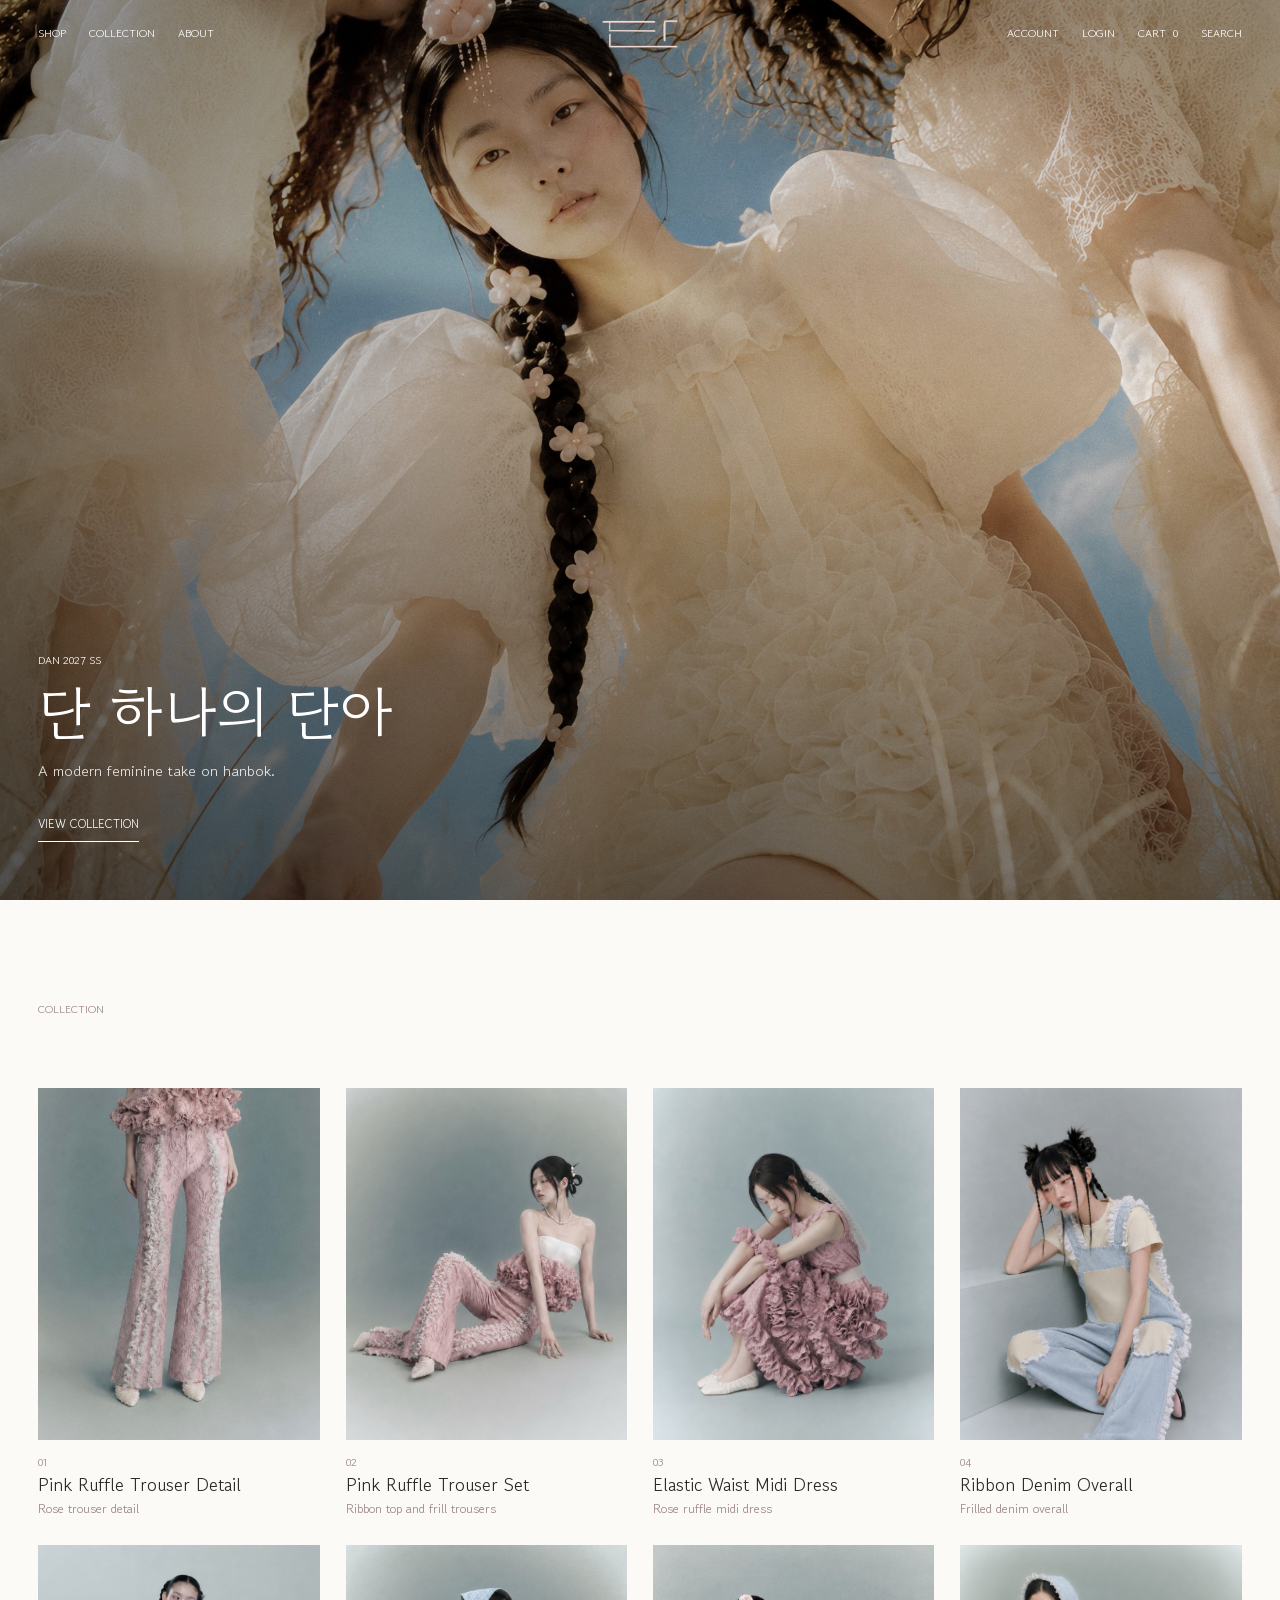
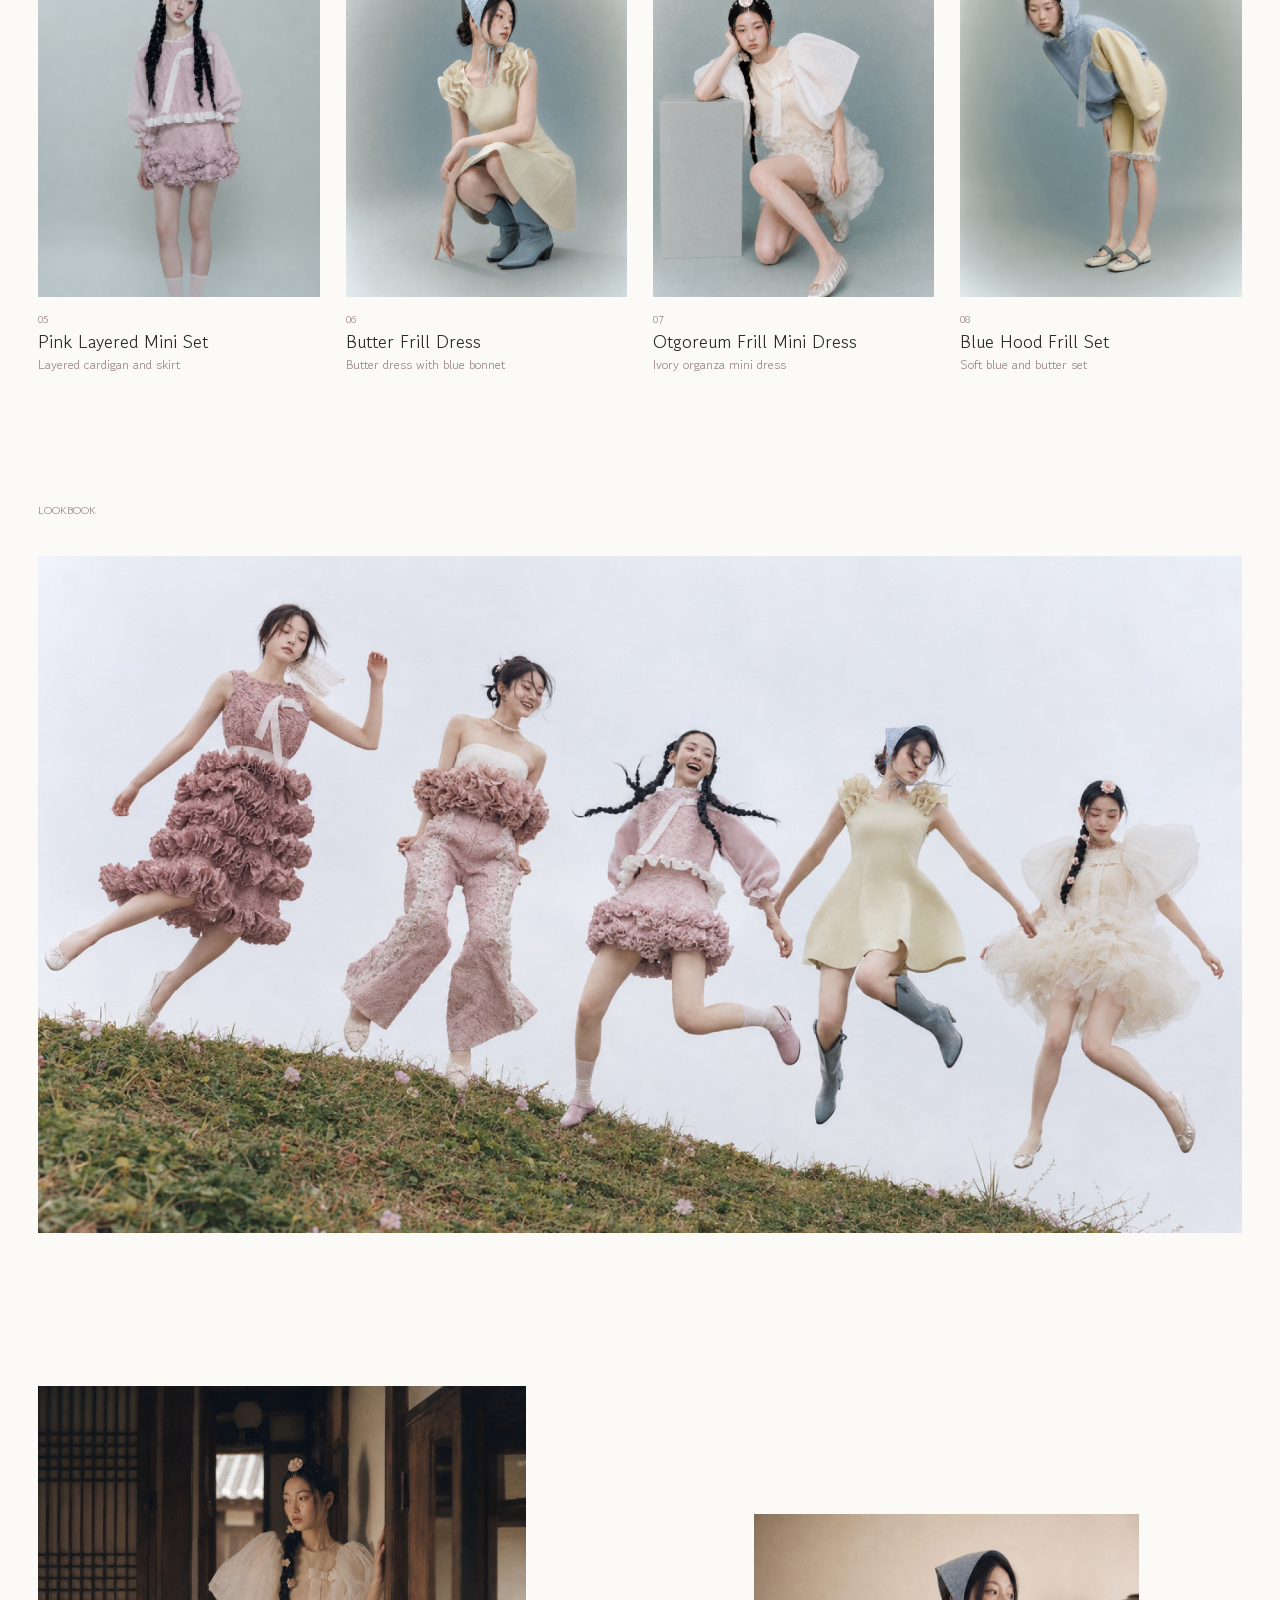
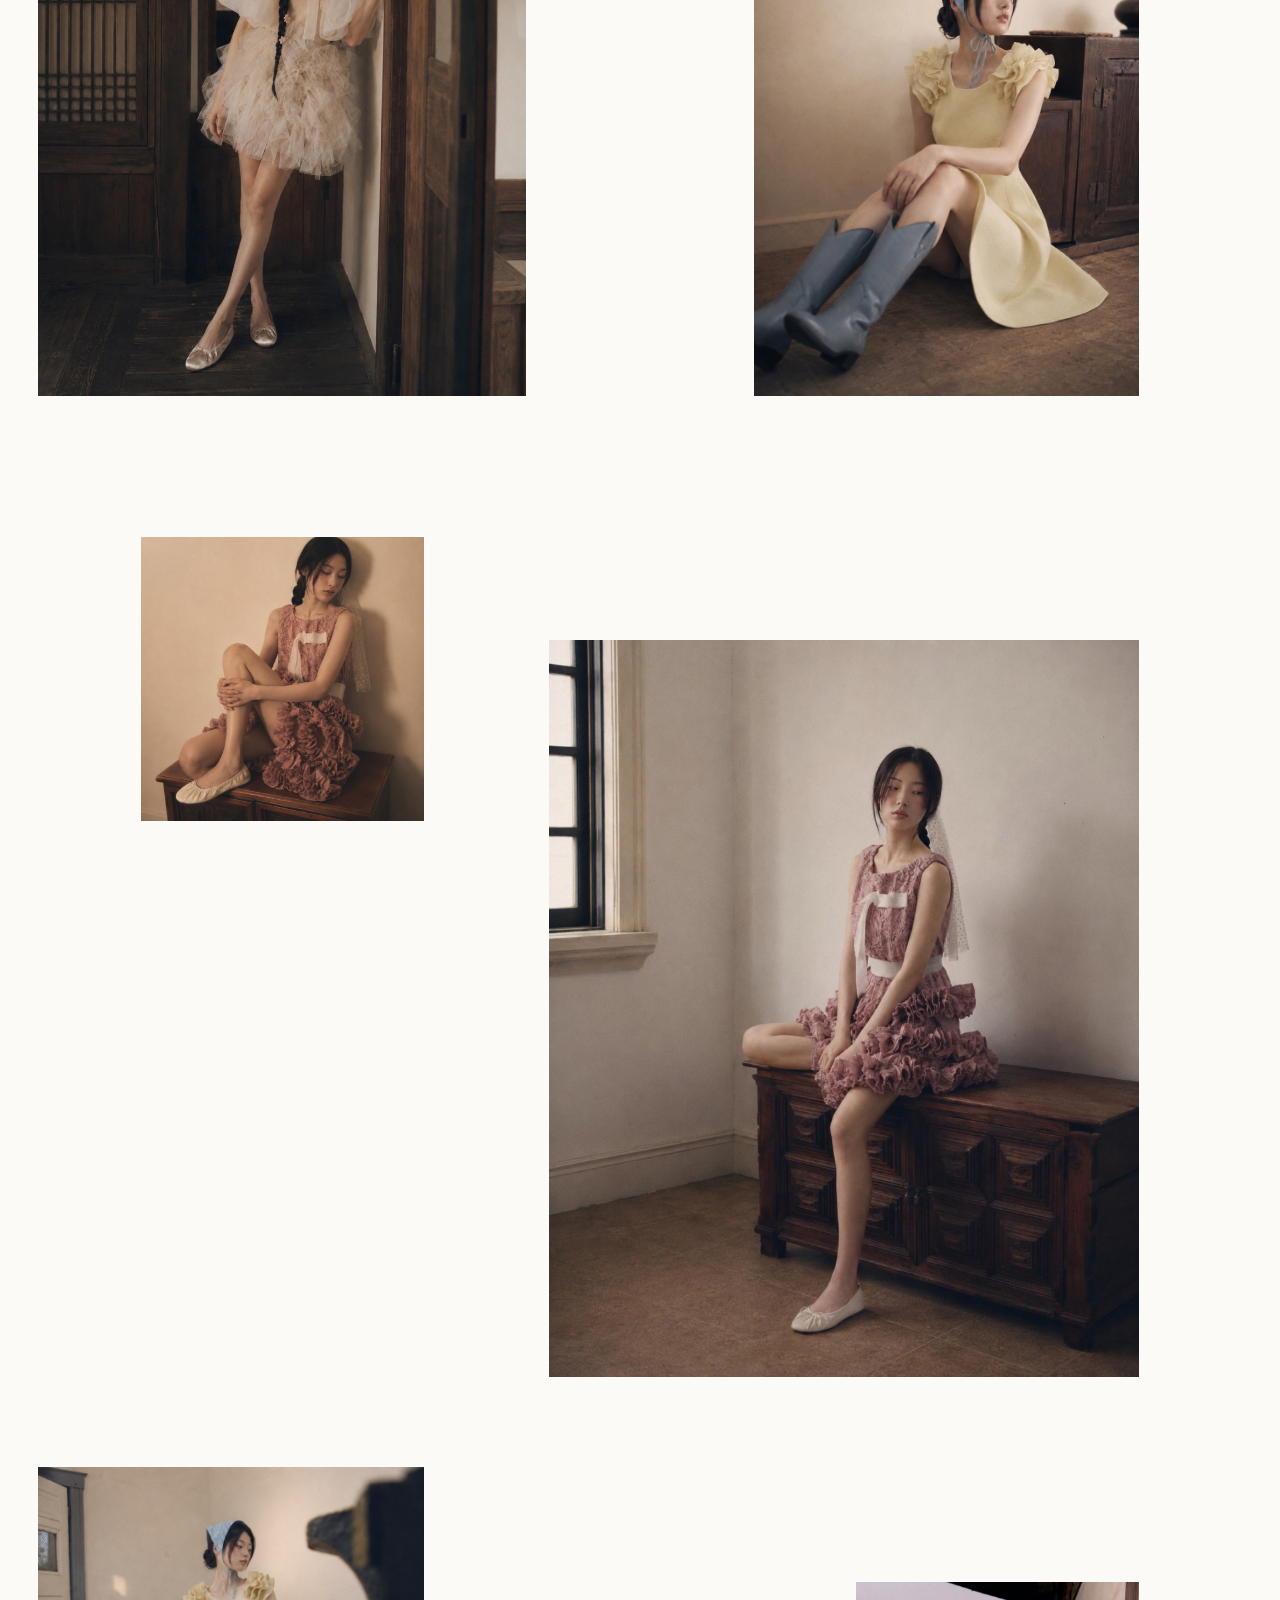
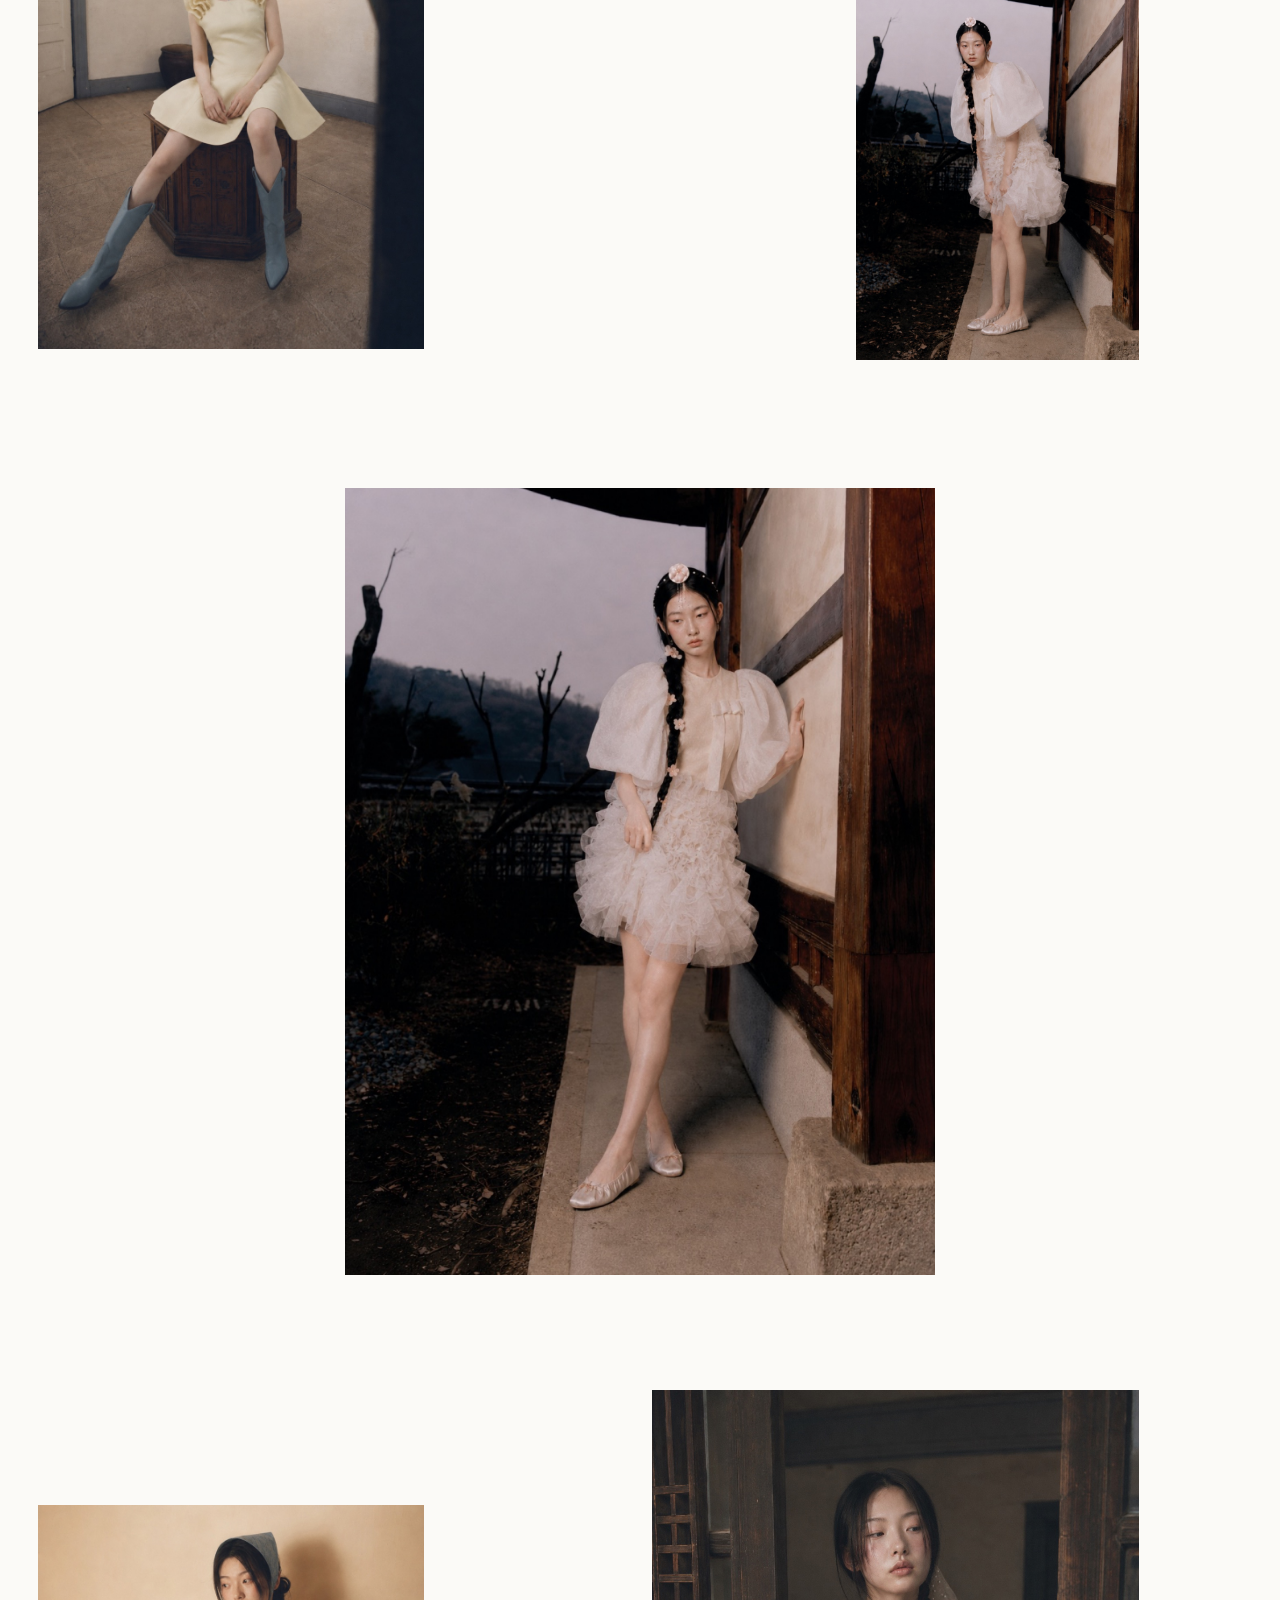
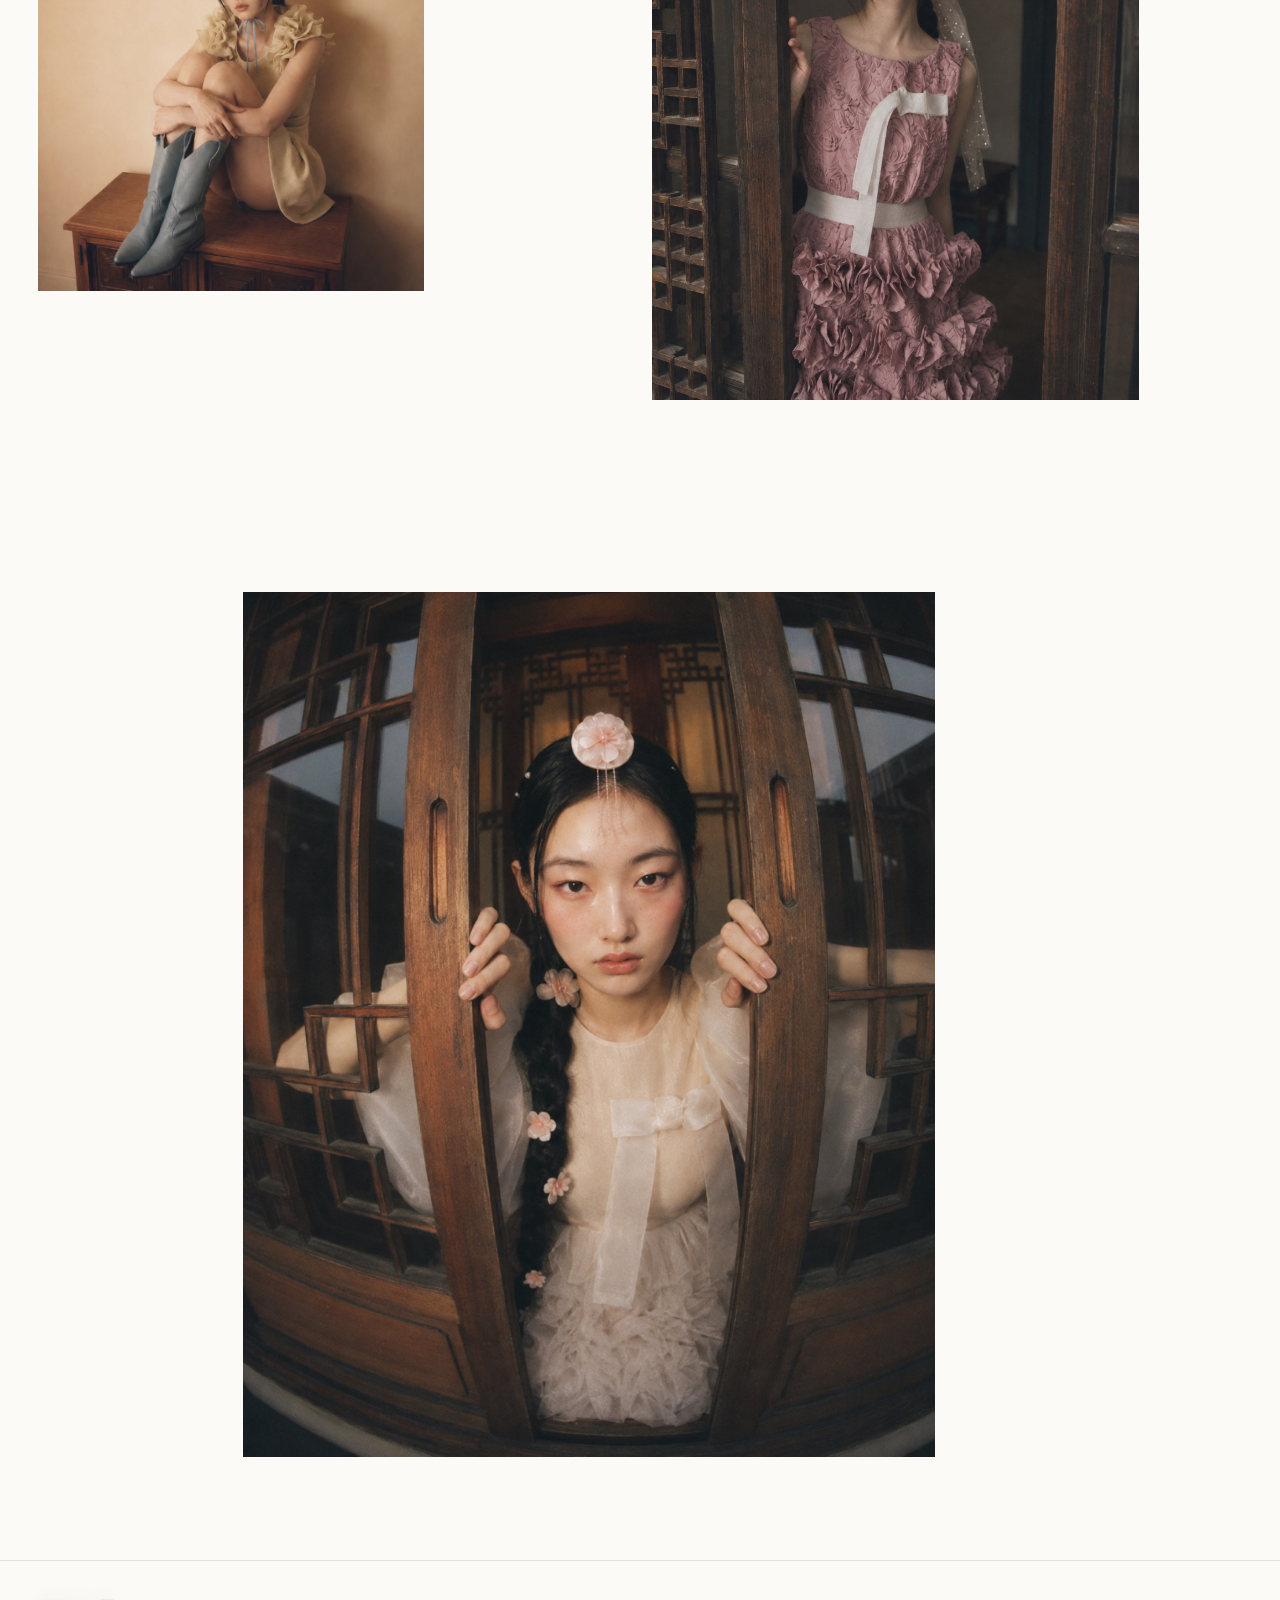
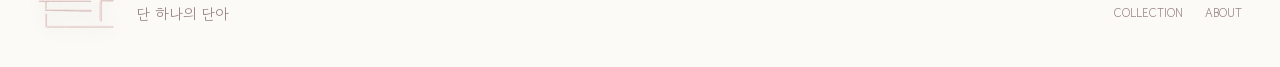
==== index.html @ bcf80090 "Initial commit." ====
<!doctype html>
<html lang="ko">
  <head>
    <meta charset="utf-8" />
    <meta name="viewport" content="width=device-width, initial-scale=1" />
    <meta name="description" content="DAN, 단 하나의 단아. 한복의 선을 현대 여성복으로 옮긴 브랜드." />
    <title>DAN | 단 하나의 단아</title>
    <link rel="preconnect" href="https://fonts.googleapis.com" />
    <link rel="preconnect" href="https://fonts.gstatic.com" crossorigin />
    <link href="https://fonts.googleapis.com/css2?family=Gowun+Dodum&display=swap" rel="stylesheet" />
    <link rel="stylesheet" href="styles.css" />
  </head>
  <body>
    <a class="skip-link" href="#main">본문으로 이동</a>

    <header class="site-header" data-header>
      <nav class="nav" aria-label="Primary navigation">
        <button class="nav-toggle" type="button" data-menu-toggle aria-expanded="false" aria-controls="menu-panel">
          <span></span>
          <span></span>
          <span class="sr-only">메뉴 열기</span>
        </button>

        <div class="nav-links" aria-label="Main sections">
          <a href="#collection">Shop</a>
          <a href="#collection">Collection</a>
          <a href="#about">About</a>
        </div>

        <a class="brand-mark" href="index.html#home" aria-label="DAN homepage">
          <img class="brand-logo" src="assets/dan-logo.png" alt="DAN" />
        </a>

        <div class="nav-actions" aria-label="Member links">
          <a href="#account">Account</a>
          <a href="#login">Login</a>
          <button class="bag-button" type="button" data-bag-button>Cart <span data-bag-count>0</span></button>
          <a href="#search">Search</a>
        </div>
      </nav>
    </header>

    <aside class="menu-panel" id="menu-panel" data-menu-panel aria-hidden="true">
      <div class="menu-panel__inner">
        <button class="menu-close" type="button" data-menu-toggle aria-label="메뉴 닫기">Close</button>
        <a href="#collection" data-menu-link>Shop</a>
        <a href="#collection" data-menu-link>Collection</a>
        <a href="#about" data-menu-link>About</a>
      </div>
    </aside>

    <main id="main">
      <section class="hero" id="home" aria-label="DAN campaign">
        <img src="assets/dan-main-hero.jpeg" alt="아이보리 오간자 드레스를 입은 DAN 캠페인 모델들" />
        <div class="hero__shade" aria-hidden="true"></div>
        <div class="hero__content">
          <p class="eyebrow">DAN 2027 SS</p>
          <h1>단 하나의 단아</h1>
          <p class="hero__subcopy">A modern feminine take on hanbok.</p>
          <a class="text-link text-link--light" href="#collection">View Collection</a>
        </div>
      </section>

      <section class="collection-preview" id="collection" aria-label="DAN collection">
        <div class="collection-heading">
          <p class="eyebrow">Collection</p>
        </div>

        <div class="collection-grid">
          <a class="collection-card" href="product.html?id=pink-trouser-detail">
            <figure>
              <img src="assets/dan-product-01.jpeg" alt="핑크 러플 팬츠 디테일" />
            </figure>
            <div class="collection-card__text">
              <span>01</span>
              <h3>Pink Ruffle Trouser Detail</h3>
              <p>Rose trouser detail</p>
            </div>
          </a>

          <a class="collection-card" href="product.html?id=pink-trouser-set">
            <figure>
              <img src="assets/dan-product-02.jpeg" alt="핑크 러플 팬츠 세트를 입고 앉은 모델" />
            </figure>
            <div class="collection-card__text">
              <span>02</span>
              <h3>Pink Ruffle Trouser Set</h3>
              <p>Ribbon top and frill trousers</p>
            </div>
          </a>

          <a class="collection-card" href="product.html?id=elastic-midi-dress">
            <figure>
              <img src="assets/dan-product-03.jpeg" alt="핑크 러플 미디 드레스를 입고 앉은 모델" />
            </figure>
            <div class="collection-card__text">
              <span>03</span>
              <h3>Elastic Waist Midi Dress</h3>
              <p>Rose ruffle midi dress</p>
            </div>
          </a>

          <a class="collection-card" href="product.html?id=ribbon-denim-overall">
            <figure>
              <img src="assets/dan-product-04.jpeg" alt="리본 장식 데님 오버롤을 입은 모델" />
            </figure>
            <div class="collection-card__text">
              <span>04</span>
              <h3>Ribbon Denim Overall</h3>
              <p>Frilled denim overall</p>
            </div>
          </a>

          <a class="collection-card" href="product.html?id=pink-layered-mini-set">
            <figure>
              <img src="assets/dan-product-05.jpeg" alt="핑크 레이어드 미니 세트를 입은 모델" />
            </figure>
            <div class="collection-card__text">
              <span>05</span>
              <h3>Pink Layered Mini Set</h3>
              <p>Layered cardigan and skirt</p>
            </div>
          </a>

          <a class="collection-card" href="product.html?id=butter-frill-dress">
            <figure>
              <img src="assets/dan-product-06.jpeg" alt="버터 컬러 프릴 드레스를 입은 모델" />
            </figure>
            <div class="collection-card__text">
              <span>06</span>
              <h3>Butter Frill Dress</h3>
              <p>Butter dress with blue bonnet</p>
            </div>
          </a>

          <a class="collection-card" href="product.html?id=frill-mini-dress">
            <figure>
              <img src="assets/dan-product-07.jpeg" alt="아이보리 프릴 미니 드레스를 입은 모델" />
            </figure>
            <div class="collection-card__text">
              <span>07</span>
              <h3>Otgoreum Frill Mini Dress</h3>
              <p>Ivory organza mini dress</p>
            </div>
          </a>

          <a class="collection-card" href="product.html?id=blue-hood-set">
            <figure>
              <img src="assets/dan-product-08.jpeg" alt="하늘색 후드 상의와 크림 팬츠를 입은 모델" />
            </figure>
            <div class="collection-card__text">
              <span>08</span>
              <h3>Blue Hood Frill Set</h3>
              <p>Soft blue and butter set</p>
            </div>
          </a>
        </div>

        <section class="lookbook-gallery" id="lookbook" aria-label="DAN lookbook">
          <p class="eyebrow">Lookbook</p>
          <div class="lookbook-grid">
            <figure class="lookbook-card lookbook-card--wide">
              <img src="assets/dan-lookbook-03.jpeg" alt="DAN 2027 SS 룩북 단체 점프 컷" />
            </figure>
            <figure class="lookbook-card lookbook-card--feature-left">
              <img src="assets/dan-lookbook-05.jpeg" alt="한옥 복도에서 아이보리 프릴 미니 드레스를 입은 모델" />
            </figure>
            <figure class="lookbook-card lookbook-card--float-right">
              <img src="assets/dan-lookbook-04.jpeg" alt="버터 컬러 프릴 드레스와 하늘색 보닛을 착용한 모델" />
            </figure>
            <figure class="lookbook-card lookbook-card--small-left">
              <img src="assets/dan-lookbook-06.jpeg" alt="핑크 러플 드레스를 입고 앉아 있는 모델" />
            </figure>
            <figure class="lookbook-card lookbook-card--large-right">
              <img src="assets/dan-lookbook-08.jpeg" alt="핑크 러플 드레스를 입고 나무 가구 위에 앉은 모델" />
            </figure>
            <figure class="lookbook-card lookbook-card--center-piece">
              <img src="assets/dan-lookbook-09.jpeg" alt="버터 컬러 드레스를 입고 앉은 모델" />
            </figure>
            <figure class="lookbook-card lookbook-card--slim-right">
              <img src="assets/dan-lookbook-01.jpeg" alt="한옥 외부에서 아이보리 프릴 미니 드레스를 입은 모델" />
            </figure>
            <figure class="lookbook-card lookbook-card--solo">
              <img src="assets/dan-lookbook-02.jpeg" alt="한옥 외부에서 아이보리 프릴 미니 드레스를 입고 선 모델" />
            </figure>
            <figure class="lookbook-card lookbook-card--low-left">
              <img src="assets/dan-lookbook-07.jpeg" alt="버터 컬러 드레스와 하늘색 부츠를 착용하고 앉은 모델" />
            </figure>
            <figure class="lookbook-card lookbook-card--door-right">
              <img src="assets/dan-lookbook-10.jpeg" alt="목재 문 사이로 보이는 핑크 러플 드레스 모델" />
            </figure>
            <figure class="lookbook-card lookbook-card--closing">
              <img src="assets/dan-lookbook-11.jpeg" alt="목재 문 사이에서 아이보리 프릴 미니 드레스를 입은 모델 클로즈업" />
            </figure>
          </div>
        </section>
      </section>

      <section id="about" aria-label="About DAN"></section>
    </main>

    <footer class="site-footer">
      <a class="brand-mark" href="index.html#home">
        <img class="brand-logo" src="assets/dan-logo.png" alt="DAN" />
      </a>
      <p>단 하나의 단아</p>
      <div>
        <a href="#collection">Collection</a>
        <a href="#about">About</a>
      </div>
    </footer>

    <div class="toast" data-toast role="status" aria-live="polite"></div>

    <script src="script.js"></script>
  </body>
</html>
---- styles.css ----
:root {
  --paper: #fbfaf7;
  --white: #ffffff;
  --ink: #2b2725;
  --muted: #9a8583;
  --soft: #ead6d4;
  --mist: #dce8e6;
  --line: #eadfdd;
  --shadow: 0 18px 50px rgba(46, 37, 35, 0.1);
  --gutter: clamp(18px, 3vw, 52px);
  --font: "Gowun Dodum", ui-sans-serif, system-ui, -apple-system, BlinkMacSystemFont, "Segoe UI", sans-serif;
}

* {
  box-sizing: border-box;
}

html {
  scroll-behavior: smooth;
}

body {
  margin: 0;
  color: var(--ink);
  background: var(--paper);
  font-family: var(--font);
  font-size: 15px;
  line-height: 1.55;
}

body.menu-open {
  overflow: hidden;
}

img {
  display: block;
  width: 100%;
  height: 100%;
  object-fit: cover;
}

a {
  color: inherit;
  text-decoration: none;
}

button,
input,
select {
  font: inherit;
}

button {
  color: inherit;
}

.skip-link {
  position: fixed;
  top: 12px;
  left: 12px;
  z-index: 30;
  transform: translateY(-160%);
  padding: 10px 14px;
  color: var(--ink);
  background: var(--white);
  border: 1px solid var(--ink);
}

.skip-link:focus {
  transform: translateY(0);
}

.sr-only {
  position: absolute;
  width: 1px;
  height: 1px;
  padding: 0;
  margin: -1px;
  overflow: hidden;
  clip: rect(0, 0, 0, 0);
  white-space: nowrap;
  border: 0;
}

.site-header {
  position: fixed;
  inset: 0 0 auto;
  z-index: 20;
  color: var(--white);
  transition: color 220ms ease, background 220ms ease, border-color 220ms ease;
}

.product-page .site-header,
.site-header.is-scrolled,
.site-header.is-open {
  color: var(--muted);
  background: rgba(251, 250, 247, 0.94);
  border-bottom: 1px solid rgba(234, 223, 221, 0.86);
  backdrop-filter: blur(16px);
}

.nav {
  min-height: 68px;
  display: grid;
  grid-template-columns: 1fr auto 1fr;
  align-items: center;
  gap: 18px;
  padding: 0 var(--gutter);
}

.nav-links,
.nav-actions {
  display: flex;
  align-items: center;
  gap: clamp(12px, 1.8vw, 24px);
  font-size: 11px;
  text-transform: uppercase;
}

.nav-actions {
  justify-content: flex-end;
}

.brand-mark {
  width: clamp(58px, 6vw, 86px);
  min-height: 38px;
  display: inline-flex;
  align-items: center;
  justify-content: center;
}

.brand-logo {
  width: 100%;
  height: auto;
  object-fit: contain;
  filter: drop-shadow(0 1px 8px rgba(0, 0, 0, 0.12));
}

.nav-toggle,
.bag-button,
.menu-close,
.sold-button {
  border: 0;
  background: transparent;
  cursor: pointer;
}

.nav-toggle {
  display: none;
  position: relative;
  width: 42px;
  height: 42px;
  padding: 0;
}

.nav-toggle span:not(.sr-only) {
  position: absolute;
  left: 8px;
  width: 26px;
  height: 1px;
  background: currentColor;
  transition: transform 180ms ease, top 180ms ease;
}

.nav-toggle span:first-child {
  top: 17px;
}

.nav-toggle span:nth-child(2) {
  top: 25px;
}

.nav-toggle[aria-expanded="true"] span:first-child {
  top: 21px;
  transform: rotate(32deg);
}

.nav-toggle[aria-expanded="true"] span:nth-child(2) {
  top: 21px;
  transform: rotate(-32deg);
}

.bag-button {
  padding: 0;
  color: inherit;
  font-size: 11px;
  text-transform: uppercase;
}

.bag-button span {
  margin-left: 4px;
}

.menu-panel {
  position: fixed;
  inset: 0;
  z-index: 19;
  display: grid;
  place-items: center;
  background: rgba(251, 250, 247, 0.97);
  opacity: 0;
  pointer-events: none;
  transition: opacity 220ms ease;
}

.menu-panel.is-open {
  opacity: 1;
  pointer-events: auto;
}

.menu-panel__inner {
  display: grid;
  gap: clamp(24px, 5vw, 42px);
  text-align: center;
}

.menu-panel__inner a {
  font-size: clamp(34px, 10vw, 76px);
  line-height: 1;
}

.menu-close {
  justify-self: center;
  color: var(--muted);
  font-size: 12px;
  text-transform: uppercase;
}

.eyebrow {
  margin: 0 0 14px;
  color: inherit;
  font-size: 11px;
  line-height: 1.3;
  text-transform: uppercase;
}

.text-link {
  display: inline-flex;
  align-items: center;
  width: fit-content;
  min-height: 34px;
  border-bottom: 1px solid currentColor;
  color: var(--ink);
  font-size: 12px;
  text-transform: uppercase;
}

.text-link--light {
  color: var(--white);
}

.hero {
  position: relative;
  min-height: 100svh;
  overflow: hidden;
  color: var(--white);
  background: #d8c8c2;
}

.hero > img {
  position: absolute;
  inset: 0;
  object-position: center center;
  transform: scale(1.08);
}

.hero__shade {
  position: absolute;
  inset: 0;
  background:
    linear-gradient(180deg, rgba(0, 0, 0, 0.15), transparent 44%, rgba(0, 0, 0, 0.44)),
    linear-gradient(90deg, rgba(0, 0, 0, 0.34), transparent 64%);
}

.hero__content {
  position: relative;
  z-index: 1;
  width: min(520px, calc(100% - var(--gutter) * 2));
  min-height: 100svh;
  display: flex;
  flex-direction: column;
  justify-content: flex-end;
  padding: 98px 0 58px;
  margin-left: var(--gutter);
}

.hero h1 {
  margin: 0;
  font-size: clamp(30px, 4.8vw, 58px);
  font-weight: 400;
  line-height: 1.02;
}

.hero__subcopy {
  max-width: 360px;
  margin: 18px 0 26px;
  color: rgba(255, 255, 255, 0.86);
}

.collection-preview {
  padding: clamp(58px, 8vw, 118px) var(--gutter);
  background: var(--paper);
}

.collection-heading {
  display: flex;
  align-items: end;
  justify-content: space-between;
  gap: 24px;
  margin-bottom: clamp(28px, 4.5vw, 58px);
}

.collection-heading h2,
.about-strip h2 {
  max-width: 720px;
  margin: 0;
  font-size: clamp(28px, 4.2vw, 56px);
  font-weight: 400;
  line-height: 1.12;
}

.collection-heading .eyebrow {
  color: var(--muted);
}

.collection-grid {
  display: grid;
  grid-template-columns: repeat(4, minmax(0, 1fr));
  gap: clamp(14px, 2vw, 28px);
}

.collection-card {
  min-width: 0;
  display: grid;
  gap: 14px;
}

.collection-card figure {
  aspect-ratio: 4 / 5;
  margin: 0;
  overflow: hidden;
  background: var(--mist);
}

.collection-card img {
  object-position: center top;
  transition: transform 520ms ease, filter 520ms ease;
}

.collection-card:hover img {
  transform: scale(1.025);
  filter: saturate(1.04);
}

.collection-card__text {
  display: grid;
  gap: 3px;
}

.collection-card__text span {
  color: var(--muted);
  font-size: 11px;
}

.collection-card h3 {
  margin: 0;
  font-size: clamp(15px, 1.4vw, 19px);
  font-weight: 400;
  line-height: 1.2;
}

.collection-card p {
  margin: 0;
  color: var(--muted);
  font-size: 13px;
}

.lookbook-gallery {
  margin-top: clamp(76px, 10vw, 150px);
}

.lookbook-gallery > .eyebrow {
  margin-bottom: clamp(20px, 3vw, 42px);
  color: var(--muted);
}

.lookbook-grid {
  display: grid;
  grid-template-columns: repeat(12, minmax(0, 1fr));
  column-gap: clamp(12px, 1.8vw, 32px);
  row-gap: clamp(34px, 7vw, 116px);
  align-items: start;
}

.lookbook-card {
  min-width: 0;
  margin: 0;
  overflow: hidden;
  background: var(--mist);
}

.lookbook-card--wide {
  grid-column: 1 / -1;
  aspect-ratio: 16 / 9;
  margin-bottom: clamp(26px, 5vw, 82px);
}

.lookbook-card--feature-left {
  grid-column: 1 / span 5;
  aspect-ratio: 4 / 5;
}

.lookbook-card--float-right {
  grid-column: 8 / span 4;
  aspect-ratio: 4 / 5;
  margin-top: clamp(70px, 10vw, 164px);
}

.lookbook-card--small-left {
  grid-column: 2 / span 3;
  aspect-ratio: 1 / 1;
  margin-top: clamp(24px, 4vw, 72px);
}

.lookbook-card--large-right {
  grid-column: 6 / span 6;
  aspect-ratio: 4 / 5;
  margin-top: clamp(100px, 12vw, 190px);
}

.lookbook-card--center-piece {
  grid-column: 1 / span 4;
  aspect-ratio: 4 / 5;
}

.lookbook-card--slim-right {
  grid-column: 9 / span 3;
  aspect-ratio: 3 / 4;
  margin-top: clamp(74px, 9vw, 148px);
}

.lookbook-card--solo {
  grid-column: 4 / span 6;
  aspect-ratio: 3 / 4;
  margin-top: clamp(12px, 3vw, 44px);
}

.lookbook-card--low-left {
  grid-column: 1 / span 4;
  aspect-ratio: 1 / 1;
  margin-top: clamp(96px, 11vw, 180px);
}

.lookbook-card--door-right {
  grid-column: 7 / span 5;
  aspect-ratio: 4 / 5;
  margin-top: clamp(6px, 2vw, 36px);
}

.lookbook-card--closing {
  grid-column: 3 / span 7;
  aspect-ratio: 4 / 5;
  margin-top: clamp(44px, 8vw, 126px);
}

.lookbook-card img {
  object-position: center center;
  transition: transform 620ms ease, filter 620ms ease;
}

.lookbook-card:hover img {
  transform: scale(1.018);
  filter: saturate(1.03);
}

.about-strip {
  padding: clamp(64px, 8vw, 112px) var(--gutter);
  color: var(--ink);
  background: var(--white);
}

.about-strip .eyebrow {
  color: var(--muted);
}

.product-detail {
  min-height: 100svh;
  display: grid;
  grid-template-columns: minmax(0, 1fr) minmax(360px, 1fr);
  background: var(--white);
}

.detail-media {
  position: relative;
  min-height: 100svh;
  overflow: hidden;
  background: var(--mist);
}

.detail-media img {
  object-position: center top;
}

.detail-arrows {
  position: absolute;
  inset: 0;
  display: flex;
  align-items: center;
  justify-content: space-between;
  padding: 0 clamp(18px, 4vw, 48px);
  pointer-events: none;
}

.detail-arrows[hidden] {
  display: none;
}

.detail-arrows button {
  width: clamp(42px, 6vw, 76px);
  height: clamp(58px, 8vw, 94px);
  padding: 0;
  border: 0;
  background: transparent;
  pointer-events: auto;
  color: rgba(255, 255, 255, 0.88);
  font-size: clamp(42px, 6vw, 76px);
  line-height: 1;
  cursor: pointer;
}

.detail-panel {
  min-height: 100svh;
  display: flex;
  flex-direction: column;
  justify-content: center;
  padding: 110px clamp(24px, 7vw, 96px) 62px;
  background: var(--white);
}

.back-link {
  width: fit-content;
  margin-bottom: clamp(26px, 5vw, 54px);
  color: var(--muted);
  font-size: 12px;
  text-transform: uppercase;
}

.detail-copy {
  display: grid;
  grid-template-columns: 112px minmax(0, 1fr);
  gap: clamp(18px, 3vw, 34px);
  align-items: end;
}

.detail-thumb {
  width: 112px;
  height: 150px;
  object-fit: cover;
  background: var(--mist);
}

.detail-copy h1 {
  margin: 0;
  color: var(--muted);
  font-size: clamp(24px, 3.2vw, 42px);
  font-weight: 400;
  line-height: 1.15;
}

.detail-korean {
  margin: 12px 0 0;
  color: #c4aaa8;
}

.product-meta {
  display: grid;
  gap: 0;
  margin: clamp(28px, 4vw, 46px) 0 0;
  border-top: 1px solid var(--line);
}

.product-meta div {
  min-height: 48px;
  display: grid;
  grid-template-columns: 96px minmax(0, 1fr);
  align-items: center;
  gap: 16px;
  border-bottom: 1px solid var(--line);
}

.product-meta dt {
  color: var(--muted);
  font-size: 12px;
  text-transform: uppercase;
}

.product-meta dd {
  margin: 0;
  color: var(--muted);
}

.product-meta select {
  width: 100%;
  min-height: 34px;
  padding: 0 12px;
  color: var(--muted);
  background: #f5eceb;
  border: 1px solid #ead6d4;
  border-radius: 999px;
}

.detail-accordions {
  margin-top: 22px;
  border-top: 1px solid var(--line);
}

.detail-accordions details {
  border-bottom: 1px solid var(--line);
}

.detail-accordions summary {
  min-height: 44px;
  display: flex;
  align-items: center;
  justify-content: space-between;
  color: var(--muted);
  cursor: pointer;
  text-transform: uppercase;
  font-size: 12px;
}

.detail-accordions summary::after {
  content: "+";
}

.detail-accordions details[open] summary::after {
  content: "-";
}

.detail-accordions p {
  margin: 0 0 16px;
  color: #7f7270;
}

.sold-button {
  width: 100%;
  min-height: 54px;
  margin-top: 30px;
  color: var(--muted);
  background: var(--white);
  border: 1px solid var(--line);
  text-transform: uppercase;
}

.sold-button:hover {
  background: #fbf4f3;
}

.site-footer {
  display: grid;
  grid-template-columns: auto minmax(0, 1fr) auto;
  align-items: center;
  gap: 22px;
  padding: 34px var(--gutter);
  color: var(--muted);
  background: var(--paper);
  border-top: 1px solid var(--line);
}

.site-footer .brand-mark {
  justify-self: start;
  width: 76px;
}

.site-footer p {
  margin: 0;
}

.site-footer div {
  display: flex;
  align-items: center;
  gap: 22px;
  font-size: 12px;
  text-transform: uppercase;
}

.toast {
  position: fixed;
  right: var(--gutter);
  bottom: 22px;
  z-index: 30;
  max-width: min(360px, calc(100vw - 36px));
  padding: 13px 16px;
  color: var(--white);
  background: var(--ink);
  box-shadow: var(--shadow);
  transform: translateY(18px);
  opacity: 0;
  pointer-events: none;
  transition: transform 180ms ease, opacity 180ms ease;
}

.toast.is-visible {
  transform: translateY(0);
  opacity: 1;
}

@media (max-width: 1080px) {
  .collection-grid {
    grid-template-columns: repeat(3, minmax(0, 1fr));
  }

  .product-detail {
    grid-template-columns: 1fr;
  }

  .detail-media {
    min-height: 78svh;
  }

  .detail-panel {
    min-height: auto;
    padding-top: 72px;
  }
}

@media (max-width: 820px) {
  .nav {
    grid-template-columns: auto 1fr auto;
    min-height: 62px;
  }

  .nav-toggle {
    display: block;
  }

  .nav-links,
  .nav-actions a {
    display: none;
  }

  .brand-mark {
    justify-self: center;
  }

  .collection-heading {
    display: grid;
    align-items: start;
  }

  .collection-grid {
    grid-template-columns: repeat(2, minmax(0, 1fr));
  }

  .lookbook-grid {
    grid-template-columns: repeat(8, minmax(0, 1fr));
    row-gap: clamp(30px, 6vw, 74px);
  }

  .lookbook-card--wide {
    grid-column: 1 / -1;
  }

  .lookbook-card--feature-left {
    grid-column: 1 / span 5;
  }

  .lookbook-card--float-right {
    grid-column: 6 / span 3;
    margin-top: clamp(34px, 7vw, 78px);
  }

  .lookbook-card--small-left {
    grid-column: 1 / span 3;
  }

  .lookbook-card--large-right {
    grid-column: 4 / span 5;
    margin-top: clamp(48px, 8vw, 92px);
  }

  .lookbook-card--center-piece {
    grid-column: 2 / span 4;
  }

  .lookbook-card--slim-right {
    grid-column: 6 / span 3;
    margin-top: clamp(26px, 5vw, 64px);
  }

  .lookbook-card--solo,
  .lookbook-card--closing {
    grid-column: 2 / span 6;
  }

  .lookbook-card--low-left {
    grid-column: 1 / span 3;
    margin-top: clamp(42px, 7vw, 84px);
  }

  .lookbook-card--door-right {
    grid-column: 4 / span 5;
  }

  .lookbook-card--closing {
    margin-top: 0;
  }

  .hero__content {
    padding-bottom: 44px;
  }
}

@media (max-width: 560px) {
  body {
    font-size: 14px;
  }

  .collection-grid {
    grid-template-columns: 1fr;
  }

  .collection-card {
    gap: 12px;
  }

  .lookbook-gallery {
    margin-top: 58px;
  }

  .lookbook-grid {
    grid-template-columns: 1fr;
    row-gap: 22px;
  }

  .lookbook-card--wide {
    grid-column: 1;
    aspect-ratio: 4 / 3;
  }

  .lookbook-card--feature-left,
  .lookbook-card--float-right,
  .lookbook-card--small-left,
  .lookbook-card--large-right,
  .lookbook-card--center-piece,
  .lookbook-card--slim-right,
  .lookbook-card--solo,
  .lookbook-card--low-left,
  .lookbook-card--door-right,
  .lookbook-card--closing {
    grid-column: 1;
    margin-top: 0;
  }

  .detail-copy {
    grid-template-columns: 82px minmax(0, 1fr);
    align-items: center;
  }

  .detail-thumb {
    width: 82px;
    height: 112px;
  }

  .product-meta div {
    grid-template-columns: 76px minmax(0, 1fr);
  }

  .site-footer {
    grid-template-columns: 1fr;
  }

  .site-footer div {
    flex-wrap: wrap;
  }
}

@media (prefers-reduced-motion: reduce) {
  *,
  *::before,
  *::after {
    scroll-behavior: auto !important;
    transition-duration: 0.001ms !important;
    animation-duration: 0.001ms !important;
  }
}
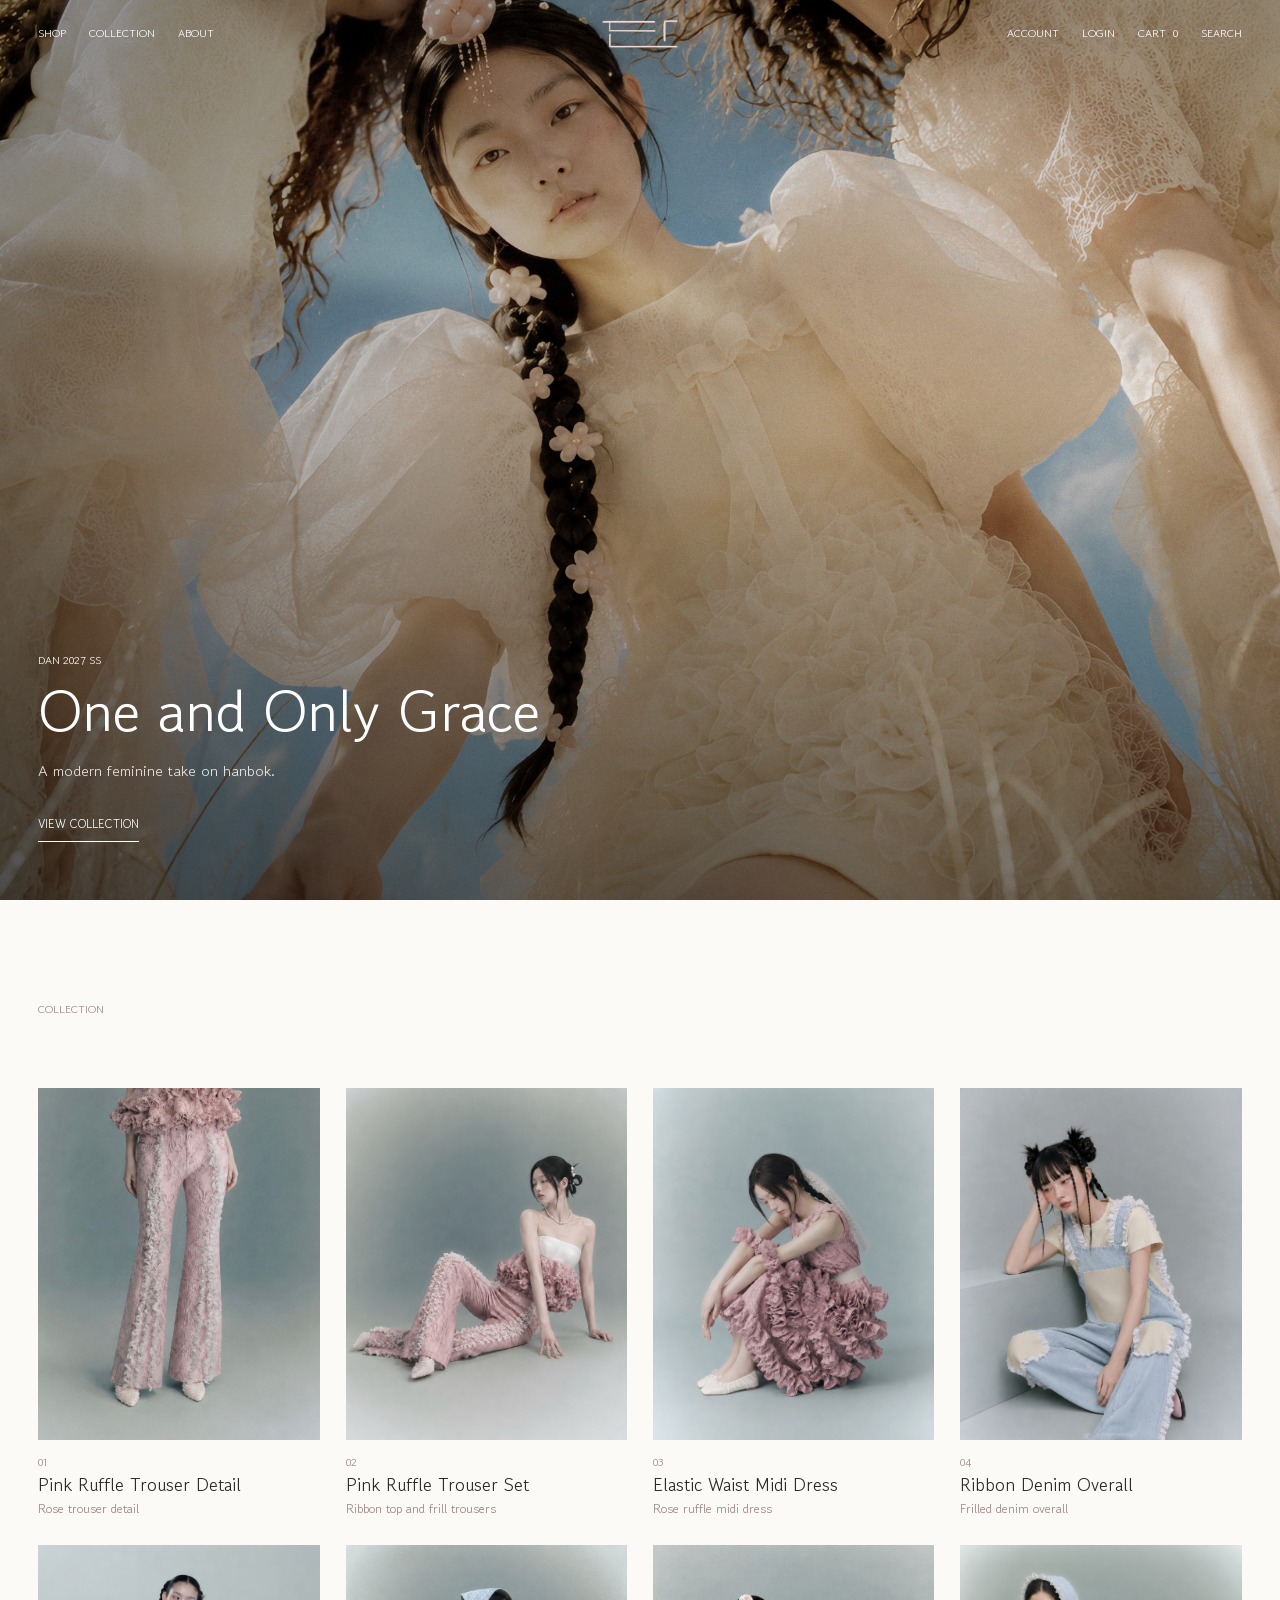
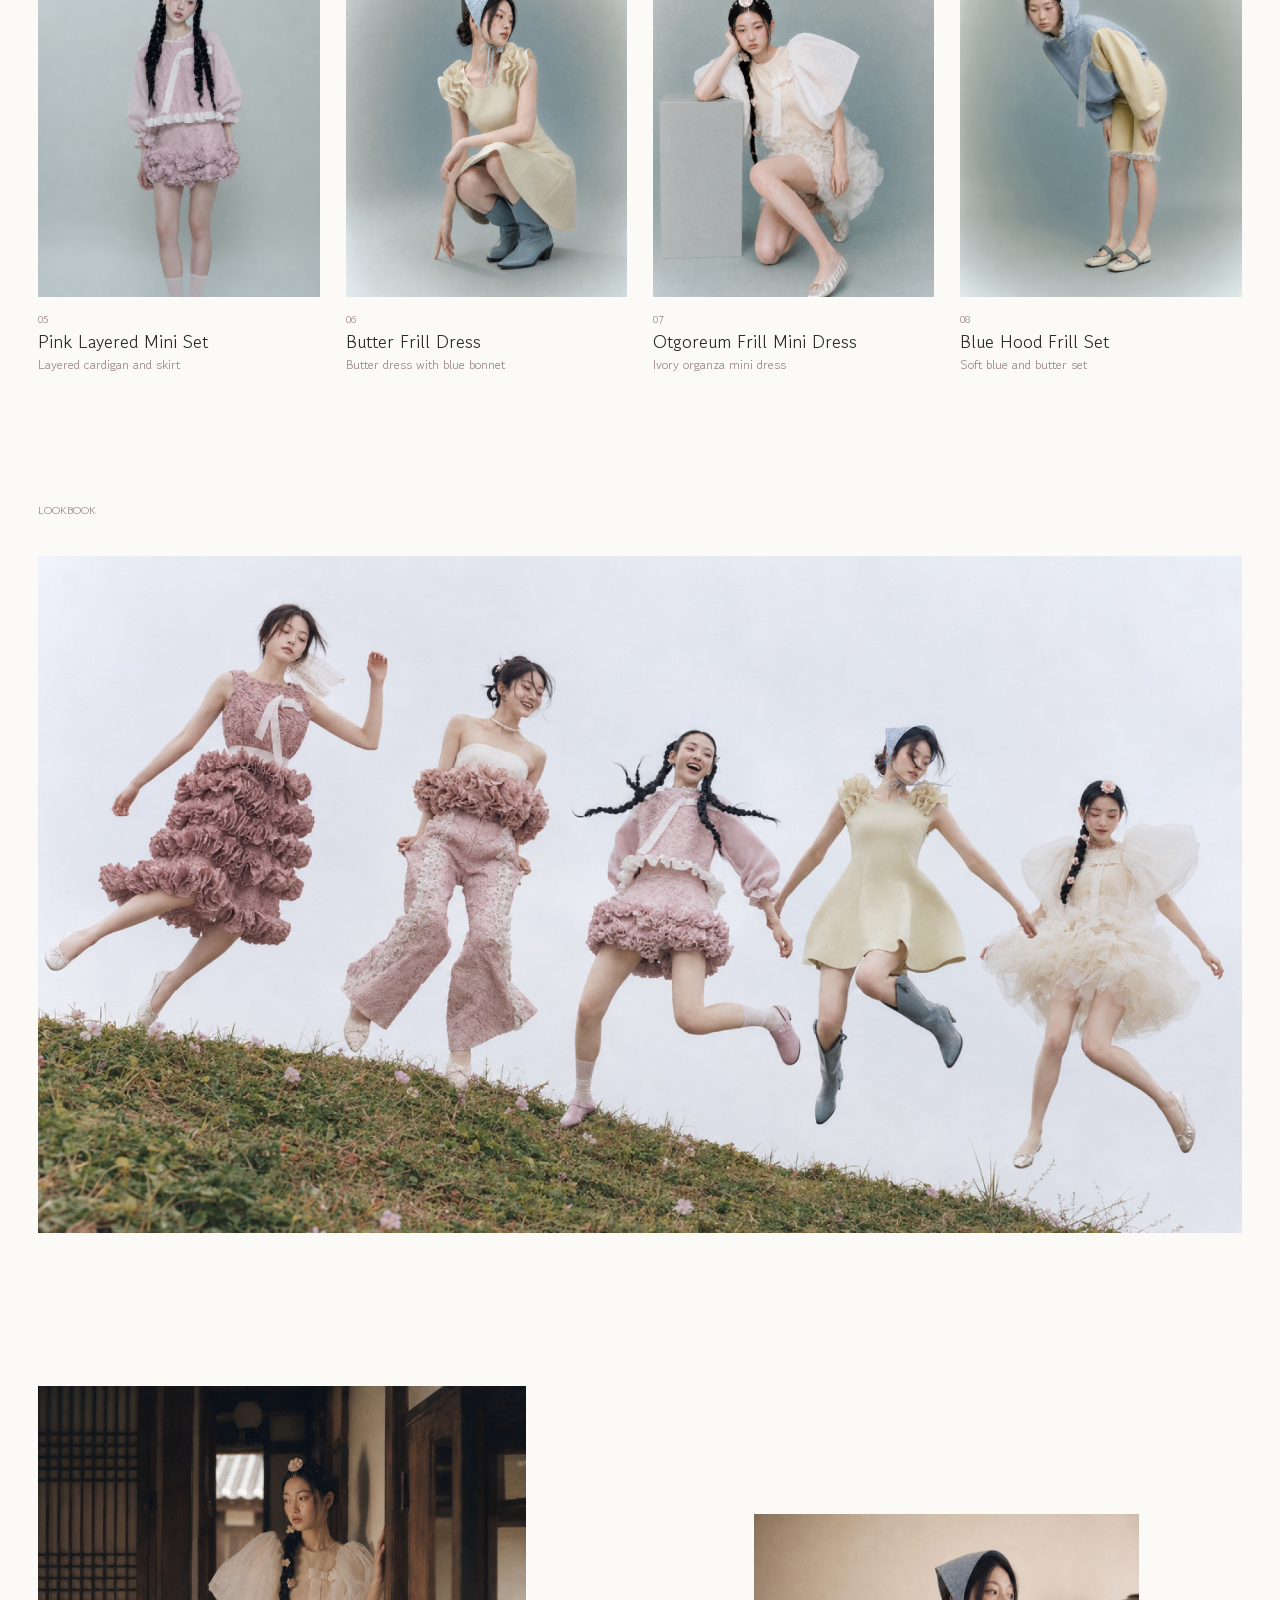
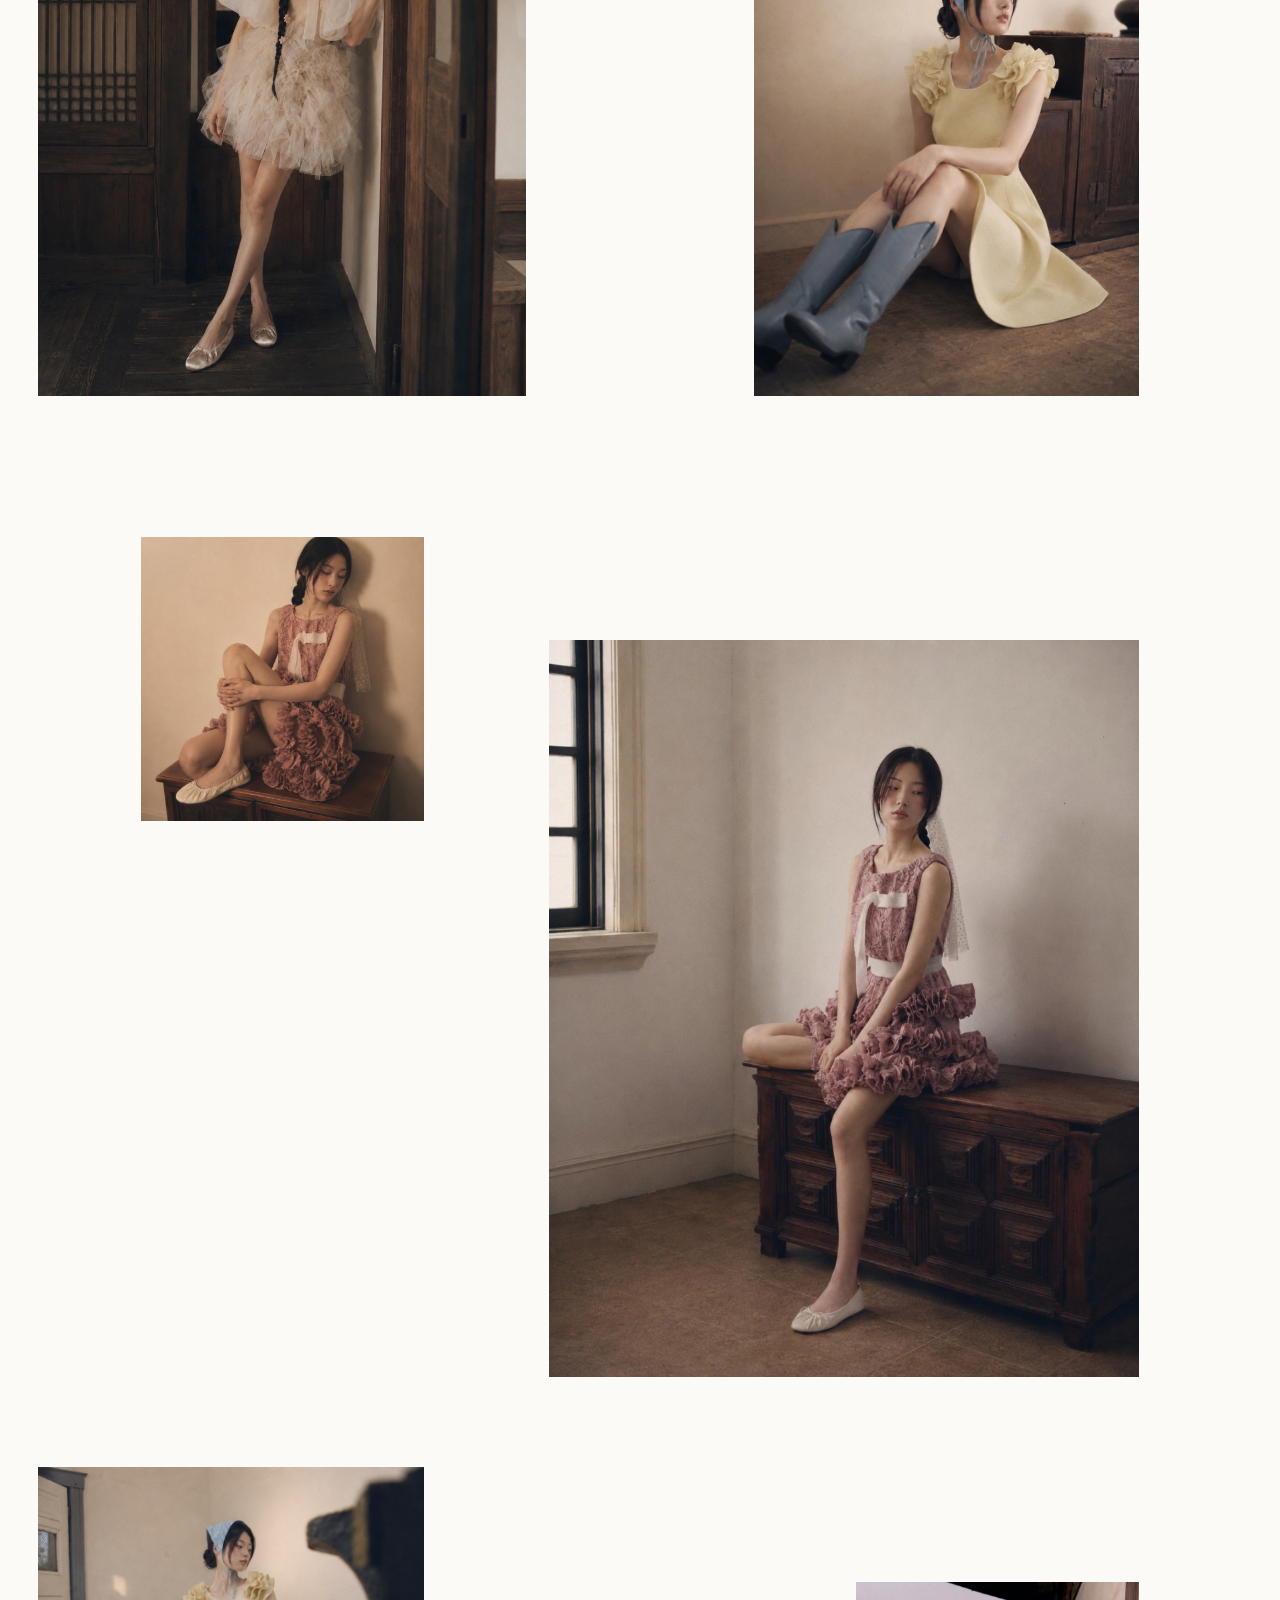
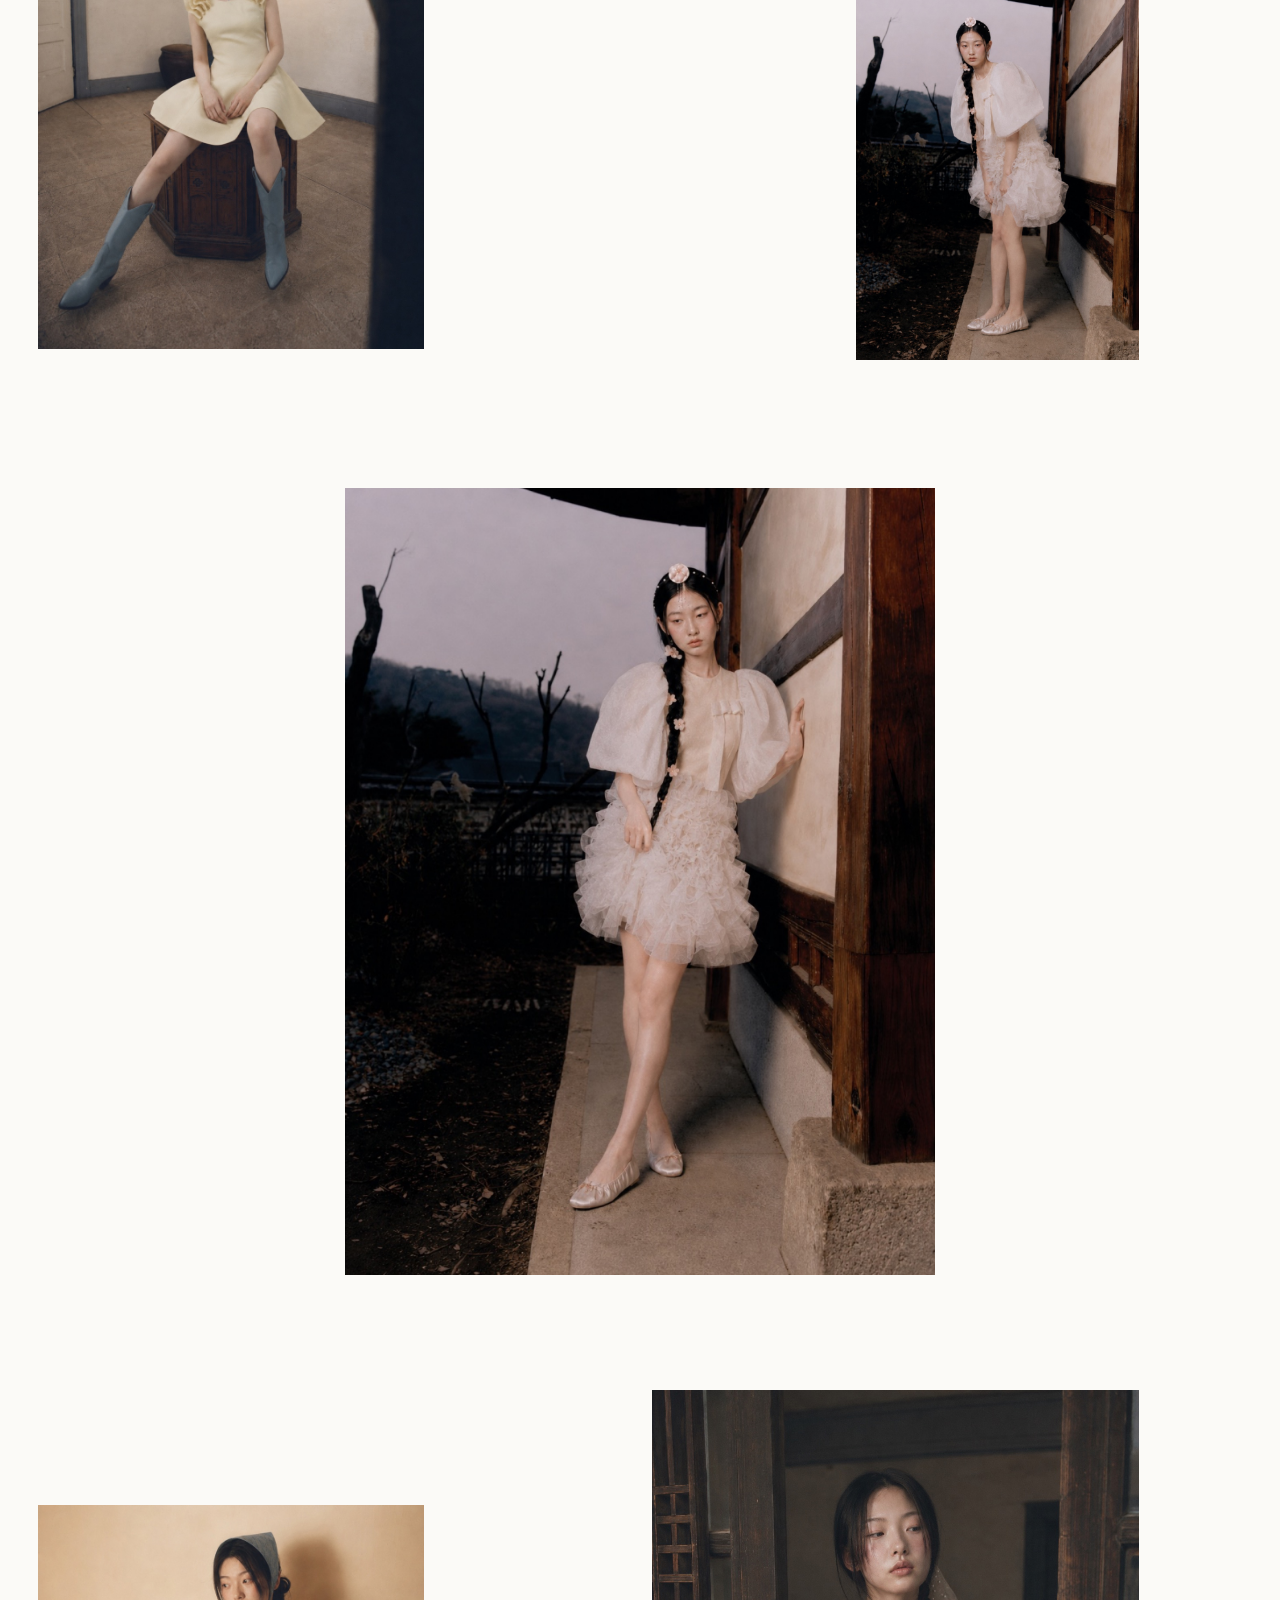
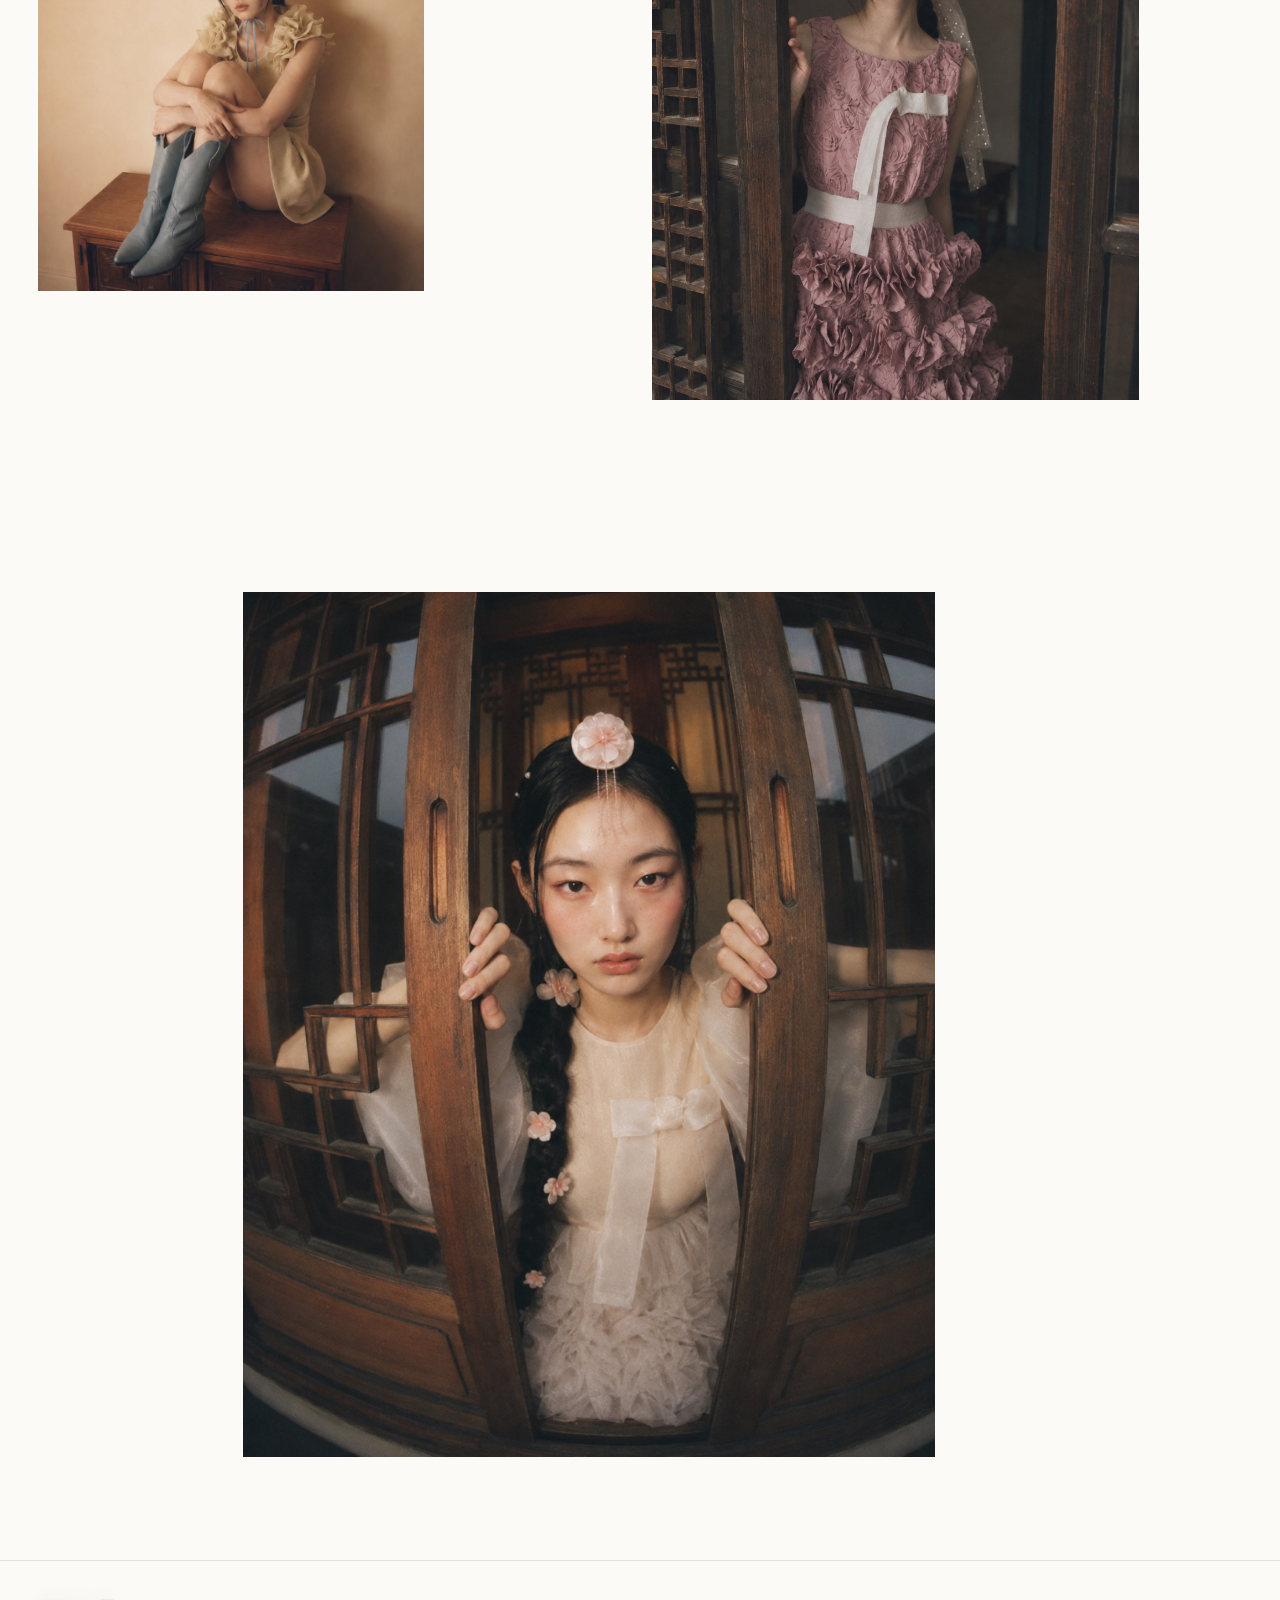
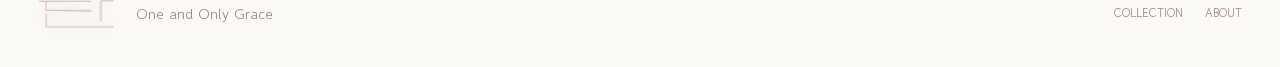
==== commit 1603ef14: "Translate slogan to English" ====
--- a/index.html
+++ b/index.html
@@ -3,8 +3,8 @@
   <head>
     <meta charset="utf-8" />
     <meta name="viewport" content="width=device-width, initial-scale=1" />
-    <meta name="description" content="DAN, 단 하나의 단아. 한복의 선을 현대 여성복으로 옮긴 브랜드." />
-    <title>DAN | 단 하나의 단아</title>
+    <meta name="description" content="DAN, One and Only Grace. A modern feminine take on hanbok." />
+    <title>DAN | One and Only Grace</title>
     <link rel="preconnect" href="https://fonts.googleapis.com" />
     <link rel="preconnect" href="https://fonts.gstatic.com" crossorigin />
     <link href="https://fonts.googleapis.com/css2?family=Gowun+Dodum&display=swap" rel="stylesheet" />
@@ -55,7 +55,7 @@
         <div class="hero__shade" aria-hidden="true"></div>
         <div class="hero__content">
           <p class="eyebrow">DAN 2027 SS</p>
-          <h1>단 하나의 단아</h1>
+          <h1>One and Only Grace</h1>
           <p class="hero__subcopy">A modern feminine take on hanbok.</p>
           <a class="text-link text-link--light" href="#collection">View Collection</a>
         </div>
@@ -203,7 +203,7 @@
       <a class="brand-mark" href="index.html#home">
         <img class="brand-logo" src="assets/dan-logo.png" alt="DAN" />
       </a>
-      <p>단 하나의 단아</p>
+      <p>One and Only Grace</p>
       <div>
         <a href="#collection">Collection</a>
         <a href="#about">About</a>
